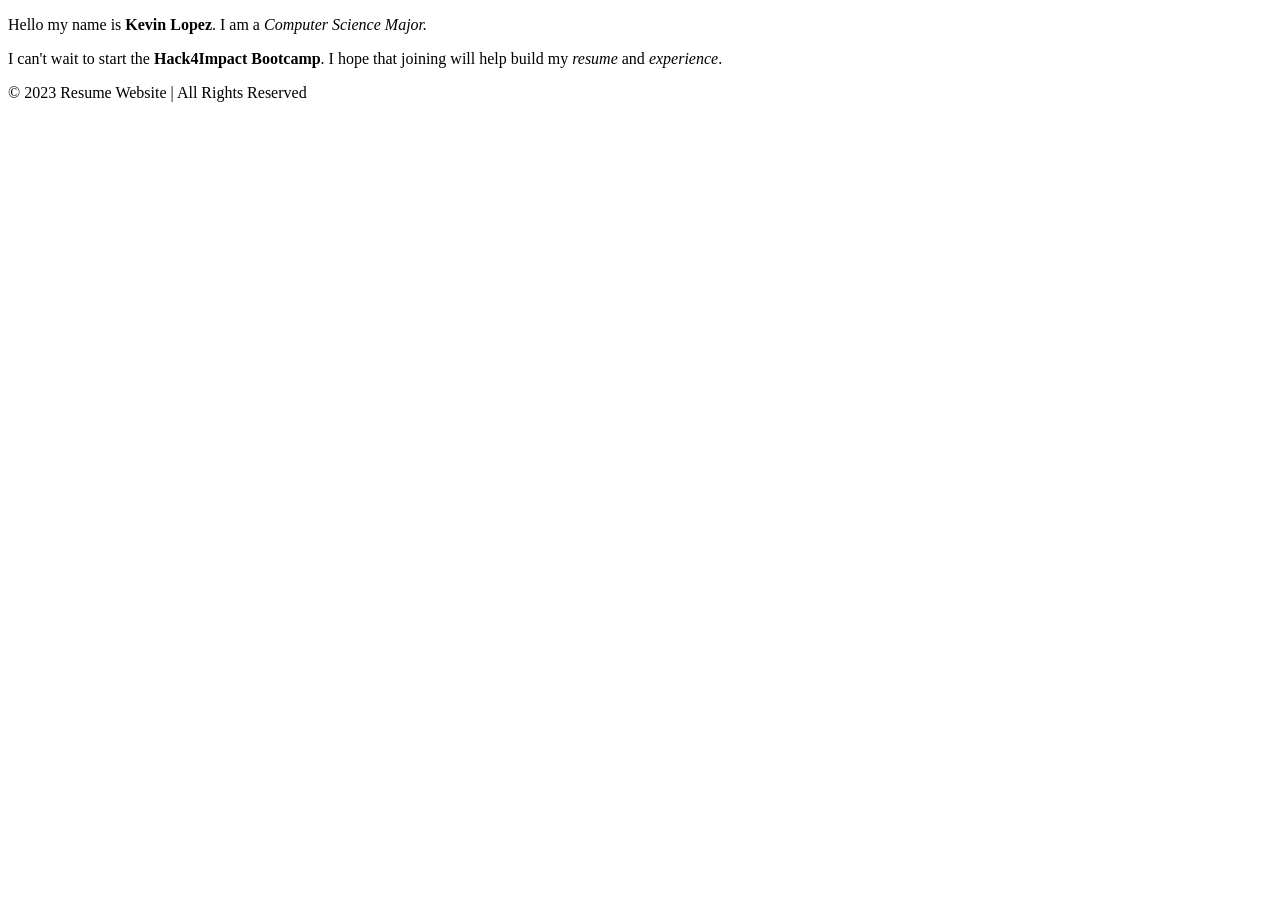
==== index.html @ 2fa962bc "feat: changed index.html" ====
<!DOCTYPE html>
<html>
    <head>
        <title>Resume Website</title>
    </head>
    <body>
        <nav>

        </nav>
        <main>
            <p>Hello my name is <strong>Kevin Lopez</strong>. I am a <em>Computer Science Major.</em></p>
            <p>I can't wait to start the <strong>Hack4Impact Bootcamp</strong>. I hope that joining will help build my <em>resume</em> and <em>experience</em>.</p>
        </main>
        <footer>© 2023 Resume Website | All Rights Reserved</footer>
    </body>
</html>
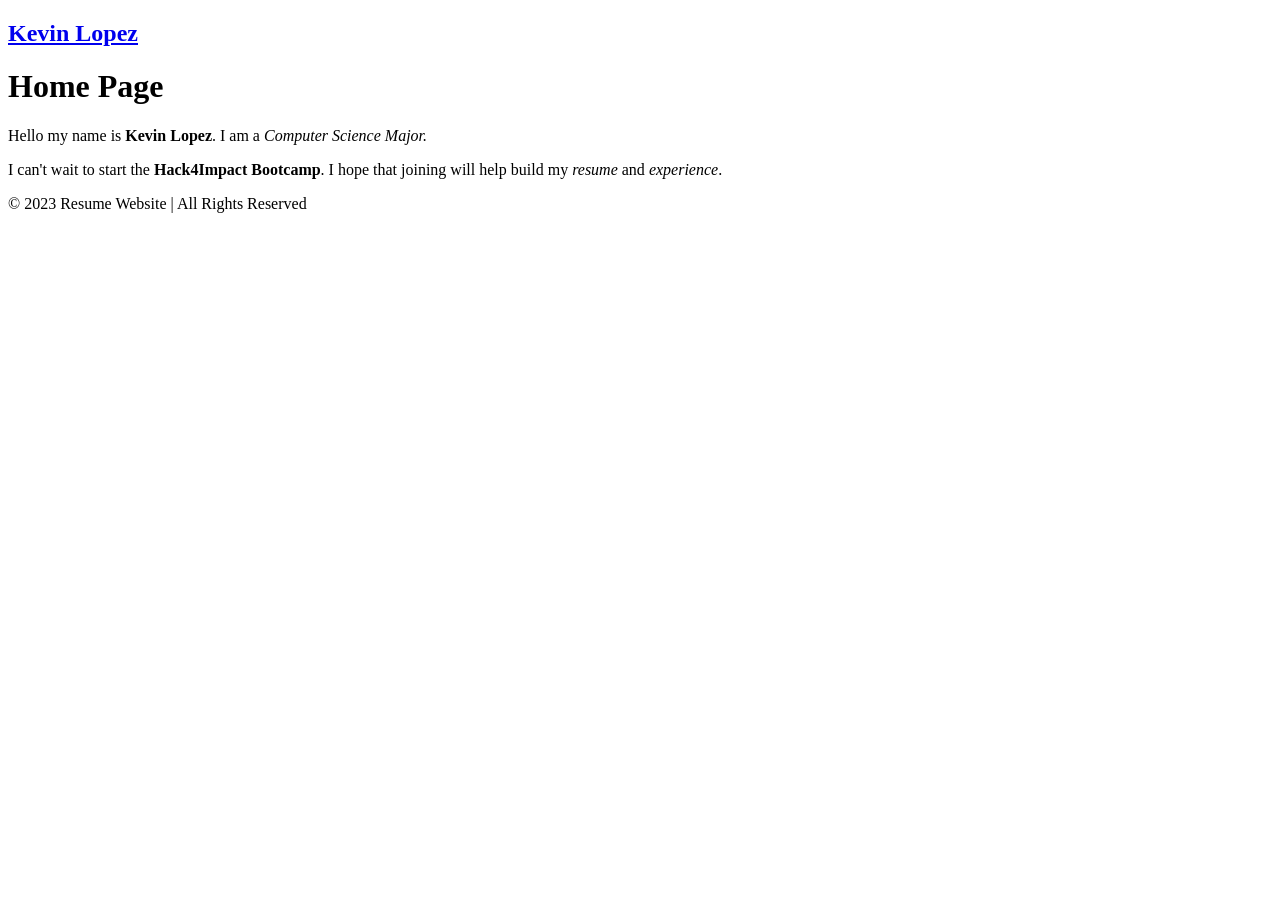
==== commit 1addca53: "feat: changed blog.html contact.html index.html portfolio.html resume.html" ====
--- a/index.html
+++ b/index.html
@@ -1,16 +1,25 @@
 <!DOCTYPE html>
 <html>
     <head>
-        <title>Resume Website</title>
+        <title>Home Page</title>
     </head>
     <body>
-        <nav>
-
+        <nav class = "navbar">
+            <h1 class = "logo">
+                <a href="index.html">Kevin Lopez</a>
+            </h1>
         </nav>
         <main>
-            <p>Hello my name is <strong>Kevin Lopez</strong>. I am a <em>Computer Science Major.</em></p>
-            <p>I can't wait to start the <strong>Hack4Impact Bootcamp</strong>. I hope that joining will help build my <em>resume</em> and <em>experience</em>.</p>
+            <h1 class = "page-title">Home Page</h1>
+            <div class = "about">
+                <div class = "about-image"></div>
+                <div class = "about-text">
+                    <p>Hello my name is <strong>Kevin Lopez</strong>. I am a <em>Computer Science Major.</em></p>
+                    <p>I can't wait to start the <strong>Hack4Impact Bootcamp</strong>. I hope that joining will help build my <em>resume</em> and <em>experience</em>.</p>
+                </div>
+            
+            </div>
         </main>
-        <footer>© 2023 Resume Website | All Rights Reserved</footer>
+        <footer class = "footer">© 2023 Resume Website | All Rights Reserved</footer>
     </body>
 </html>
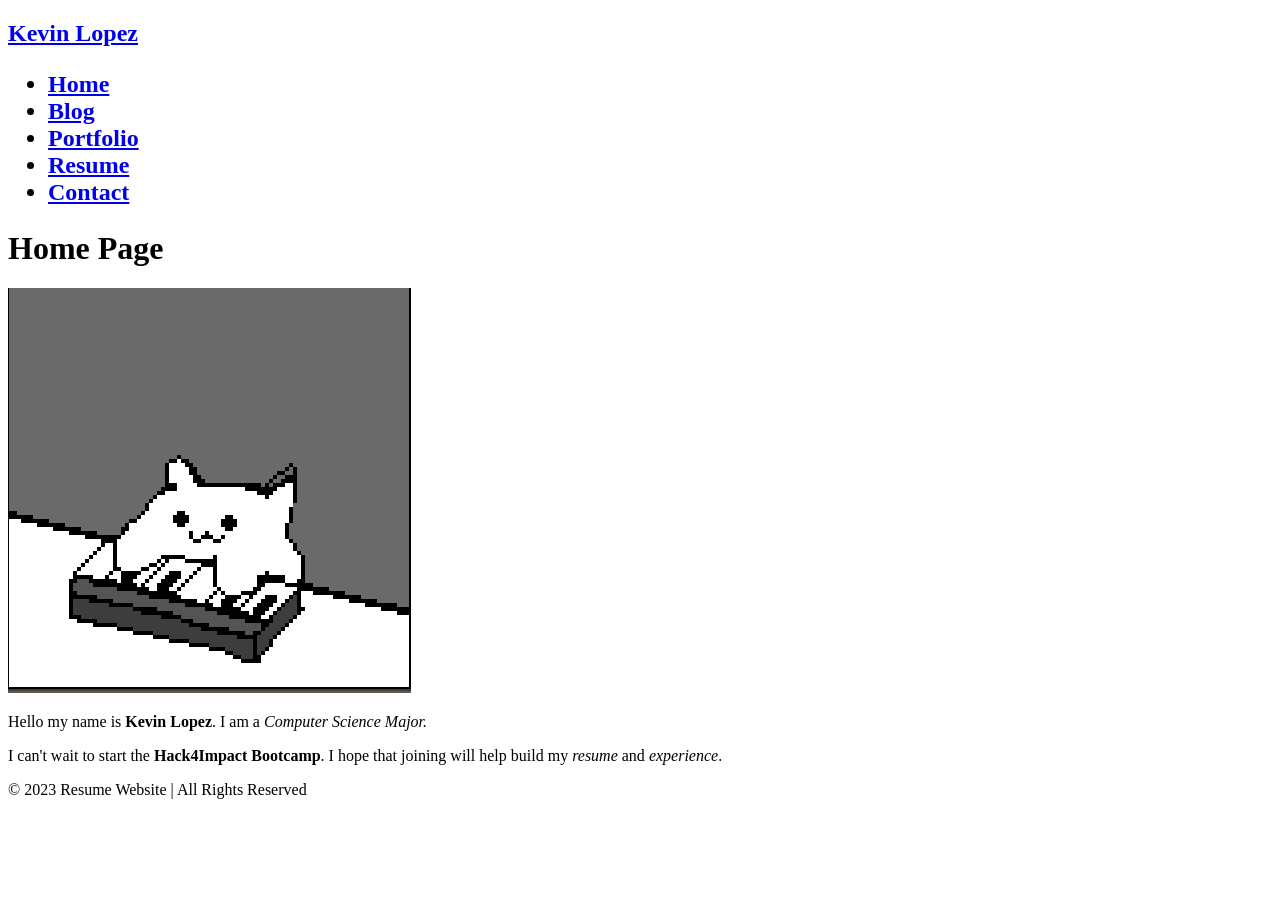
==== commit 91b0b60b: "feat: added MEP Personal Statement.pdf bongo-cat.png and changed blog.html contact.html index.html p" ====
--- a/index.html
+++ b/index.html
@@ -7,12 +7,21 @@
         <nav class = "navbar">
             <h1 class = "logo">
                 <a href="index.html">Kevin Lopez</a>
+                <ul class="nav-list">
+                    <li><a href="index.html">Home</a></li>
+                    <li><a href="blog.html">Blog</a></li>
+                    <li><a href="portfolio.html">Portfolio</a></li>
+                    <li><a href="resume.html">Resume</a></li>
+                    <li><a href="contact.html">Contact</a></li>
+                </ul>
             </h1>
         </nav>
         <main>
             <h1 class = "page-title">Home Page</h1>
             <div class = "about">
-                <div class = "about-image"></div>
+                <div class = "about-image">
+                    <img src="bongo-cat.png" alt="A pixel art image of bongo cat.">
+                </div>
                 <div class = "about-text">
                     <p>Hello my name is <strong>Kevin Lopez</strong>. I am a <em>Computer Science Major.</em></p>
                     <p>I can't wait to start the <strong>Hack4Impact Bootcamp</strong>. I hope that joining will help build my <em>resume</em> and <em>experience</em>.</p>
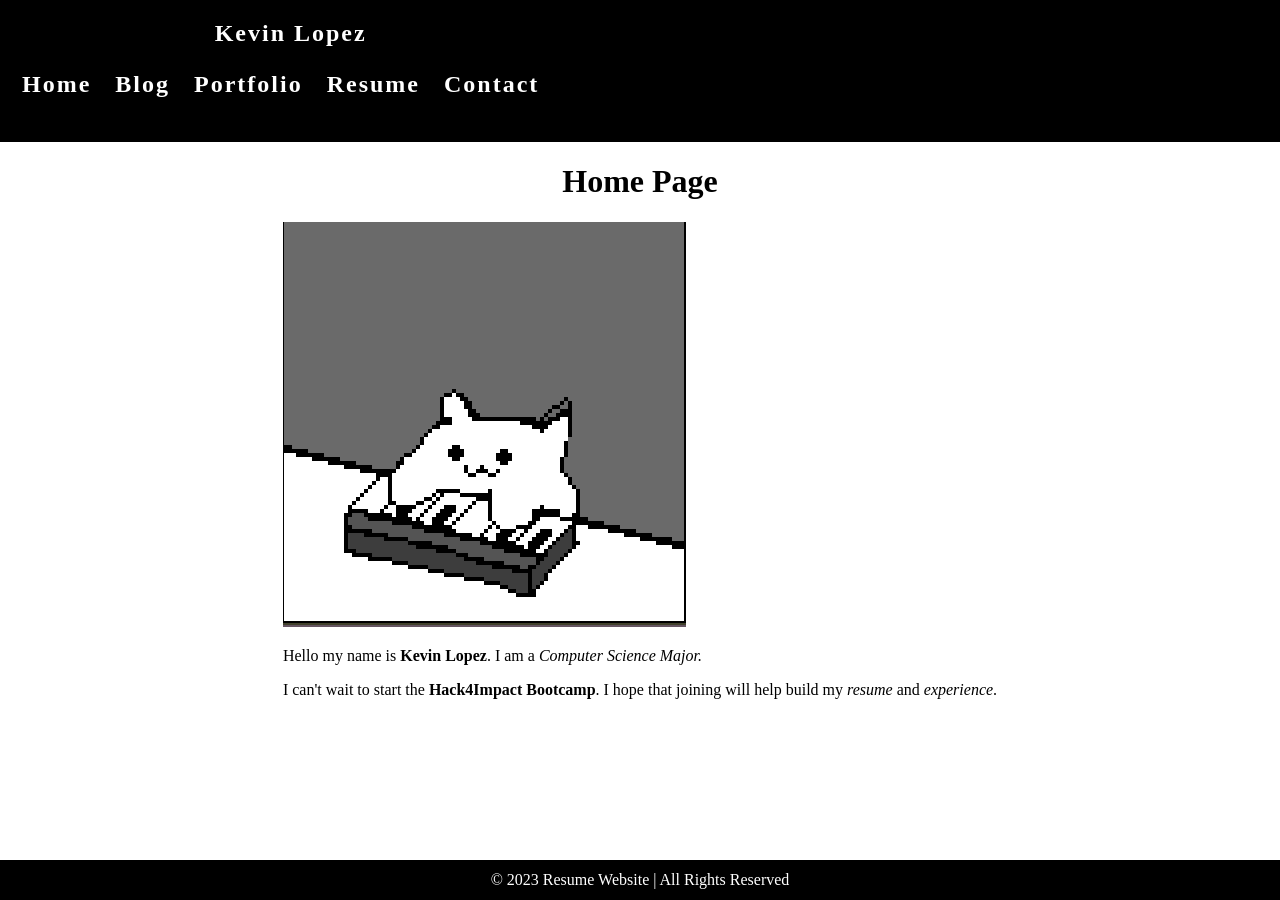
==== commit 68af1f79: "feat: added fullstyles.css styles.min.css badge.png changed index.html resume.html" ====
--- a/index.html
+++ b/index.html
@@ -2,6 +2,7 @@
 <html>
     <head>
         <title>Home Page</title>
+        <link rel="stylesheet" href="styles.min.css">
     </head>
     <body>
         <nav class = "navbar">
--- a/styles.min.css
+++ b/styles.min.css
@@ -0,0 +1,72 @@
+html {
+  height: 100%;
+}
+
+body {
+  background-color: white;
+  position: relative;
+  min-height: 100vh;
+  padding: 0;
+  margin: 0;
+}
+
+main {
+  padding: 0 20px 40px 20px;
+  display: flex;
+  flex-direction: column;
+  justify-content: center;
+  align-items: center;
+}
+
+/* CSS for navigation bar */
+
+.navbar {
+  position: -webkit-sticky;
+  position: sticky;
+  top: 0;
+  width: 100%;
+  height: 7%;
+  z-index: 10;
+
+  display: flex;
+  justify-content: space-between;
+  align-items: center;
+  text-align: center;
+
+  background-color: black;
+  color: white;
+  padding: 0px 0px;
+
+  /* Debug border */
+  /* border: solid red; */
+}
+
+.nav-list {
+  display: flex;
+  flex-direction: row;
+  position: relative;
+  right: 30px;
+  list-style: none;
+}
+
+.navbar a {
+  color: white;
+  font-weight: bold;
+  margin: 0 12px;
+  text-decoration: none;
+  letter-spacing: 2px;
+}
+
+/* CSS for page footer */
+
+.footer {
+  display: flex;
+  justify-content: center;
+  align-items: center;
+  background-color: black;
+  color: white;
+  position: absolute;
+  bottom: 0;
+  width: 100%;
+  height: 2.5rem;
+}
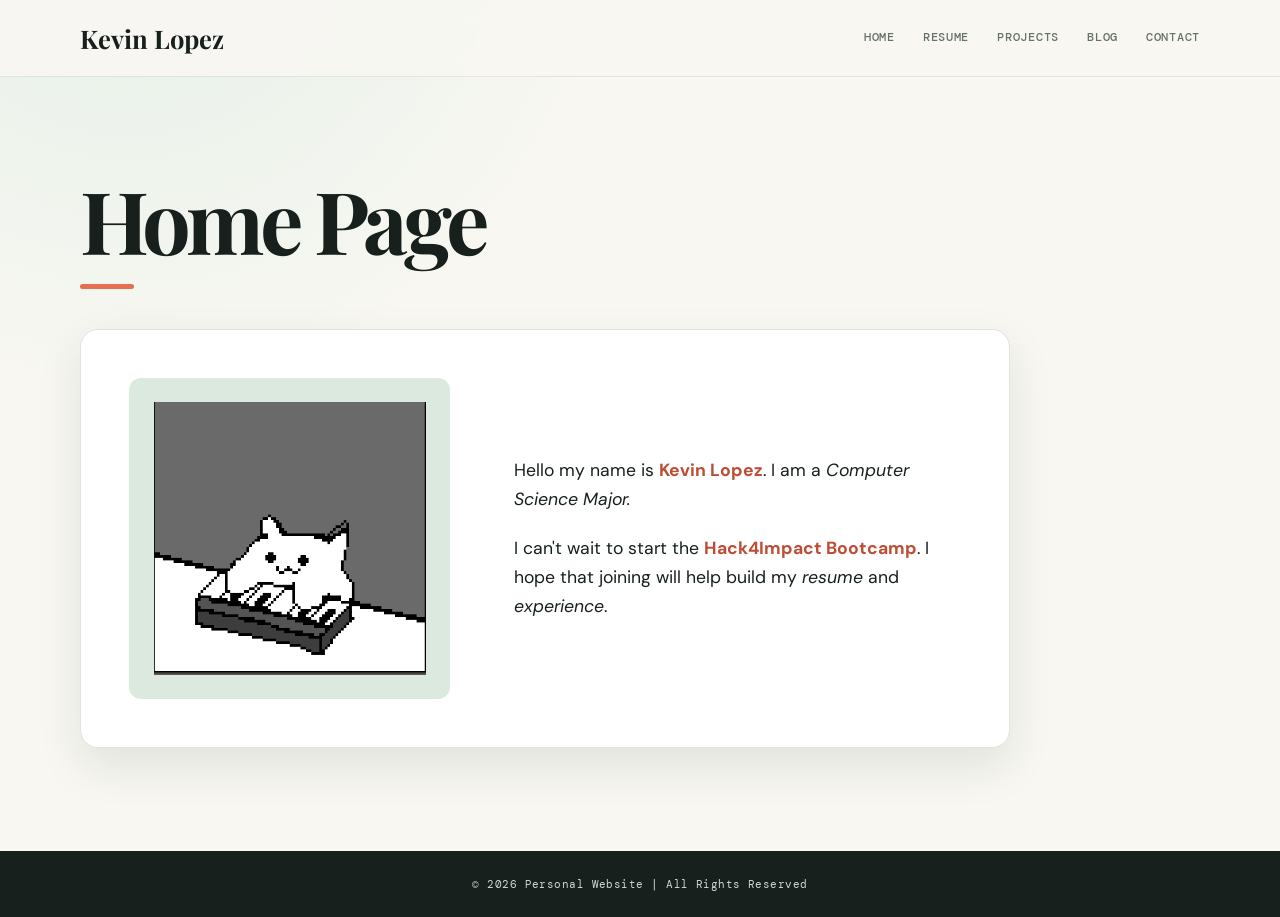
==== commit 1ed32661: "feat: modified all html files and stylees.css" ====
--- a/index.html
+++ b/index.html
@@ -2,7 +2,7 @@
 <html>
     <head>
         <title>Home Page</title>
-        <link rel="stylesheet" href="styles.min.css">
+        <link rel="stylesheet" href="styles.css">
     </head>
     <body>
         <nav class = "navbar">
@@ -10,9 +10,9 @@
                 <a href="index.html">Kevin Lopez</a>
                 <ul class="nav-list">
                     <li><a href="index.html">Home</a></li>
+                    <li><a href="resume.html">Resume</a></li>
+                    <li><a href="portfolio.html">Projects</a></li>
                     <li><a href="blog.html">Blog</a></li>
-                    <li><a href="portfolio.html">Portfolio</a></li>
-                    <li><a href="resume.html">Resume</a></li>
                     <li><a href="contact.html">Contact</a></li>
                 </ul>
             </h1>
@@ -30,6 +30,6 @@
             
             </div>
         </main>
-        <footer class = "footer">© 2023 Resume Website | All Rights Reserved</footer>
+        <footer class = "footer">© 2026 Personal Website | All Rights Reserved</footer>
     </body>
-</html>+</html>
--- a/styles.css
+++ b/styles.css
@@ -0,0 +1,239 @@
+@import url("https://fonts.googleapis.com/css2?family=DM+Mono:wght@400;500&family=DM+Sans:opsz,wght@9..40,400;9..40,500;9..40,600;9..40,700&family=Playfair+Display:ital,wght@0,600;0,700;1,600&display=swap");
+
+:root {
+  --ink: #17201d;
+  --muted: #65716b;
+  --paper: #f8f7f2;
+  --surface: #ffffff;
+  --line: #dfe4dc;
+  --accent: #e76f51;
+  --accent-dark: #bd4d35;
+  --sage: #dce9df;
+  --shadow: 0 18px 45px rgba(31, 48, 39, 0.10);
+}
+
+* { box-sizing: border-box; }
+
+html { min-height: 100%; }
+
+body {
+  min-height: 100vh;
+  margin: 0;
+  color: var(--ink);
+  background:
+    radial-gradient(circle at 10% -10%, #e4f0e7 0, transparent 30rem),
+    var(--paper);
+  font-family: "DM Sans", Arial, sans-serif;
+  line-height: 1.65;
+  display: flex;
+  flex-direction: column;
+}
+
+a { color: inherit; }
+
+.navbar {
+  width: 100%;
+  min-height: 76px;
+  padding: 0 6vw;
+  background: rgba(248, 247, 242, 0.92);
+  border-bottom: 1px solid rgba(23, 32, 29, 0.09);
+  backdrop-filter: blur(12px);
+  position: sticky;
+  top: 0;
+  z-index: 10;
+}
+
+.logo {
+  max-width: 1120px;
+  min-height: 76px;
+  margin: 0 auto;
+  display: flex;
+  align-items: center;
+  justify-content: space-between;
+  gap: 2rem;
+  font-family: "Playfair Display", Georgia, serif;
+  font-size: clamp(1.35rem, 2vw, 1.65rem);
+}
+
+.logo > a {
+  text-decoration: none;
+  white-space: nowrap;
+}
+
+.nav-list {
+  display: flex;
+  align-items: center;
+  gap: clamp(0.9rem, 2.2vw, 1.8rem);
+  padding: 0;
+  margin: 0;
+  list-style: none;
+  font-family: "DM Mono", monospace;
+  font-size: 0.73rem;
+  font-weight: 500;
+  letter-spacing: 0.06em;
+  text-transform: uppercase;
+}
+
+.nav-list a {
+  color: var(--muted);
+  text-decoration: none;
+  transition: color 160ms ease;
+}
+
+.nav-list a:hover,
+.nav-list a:focus-visible { color: var(--accent-dark); }
+
+main {
+  width: min(1120px, 100% - 3rem);
+  margin: 0 auto;
+  padding: clamp(3.5rem, 8vw, 6.5rem) 0;
+  flex: 1;
+}
+
+.page-title {
+  max-width: 720px;
+  margin: 0 0 2.5rem;
+  font-family: "Playfair Display", Georgia, serif;
+  font-size: clamp(3rem, 8vw, 5.4rem);
+  line-height: 0.96;
+  letter-spacing: -0.055em;
+}
+
+.page-title::after {
+  content: "";
+  display: block;
+  width: 54px;
+  height: 5px;
+  margin-top: 1.35rem;
+  border-radius: 999px;
+  background: var(--accent);
+}
+
+.about {
+  display: grid;
+  grid-template-columns: minmax(230px, 0.72fr) 1fr;
+  align-items: center;
+  gap: clamp(2rem, 5vw, 5rem);
+  max-width: 930px;
+  padding: clamp(1.5rem, 4vw, 3rem);
+  background: var(--surface);
+  border: 1px solid var(--line);
+  border-radius: 18px;
+  box-shadow: var(--shadow);
+}
+
+.about-image {
+  background: var(--sage);
+  border-radius: 12px;
+  overflow: hidden;
+}
+
+.about-image img {
+  width: 100%;
+  display: block;
+  aspect-ratio: 1 / 1;
+  object-fit: contain;
+  padding: 1.5rem;
+}
+
+.about-text { font-size: 1.1rem; }
+.about-text p { margin: 0 0 1.25rem; }
+.about-text p:last-child { margin-bottom: 0; }
+.about-text strong { color: var(--accent-dark); }
+
+.project {
+  display: grid;
+  grid-template-columns: minmax(240px, 1.15fr) minmax(260px, 0.85fr);
+  max-width: 930px;
+  overflow: hidden;
+  background: var(--surface);
+  border: 1px solid var(--line);
+  border-radius: 18px;
+  box-shadow: var(--shadow);
+}
+
+.project > a { background: var(--sage); }
+.project > a img { width: 100%; height: 100%; min-height: 320px; display: block; object-fit: contain; padding: 2rem; }
+
+.project-details {
+  display: flex;
+  flex-direction: column;
+  justify-content: center;
+  padding: clamp(2rem, 5vw, 4rem);
+}
+
+.project-name { margin: 0 0 0.7rem; font-family: "Playfair Display", Georgia, serif; font-size: 2rem; line-height: 1.1; }
+.project-description { margin: 0 0 1.7rem; color: var(--muted); }
+.project-details a, main > a {
+  width: fit-content;
+  padding: 0.7rem 1rem;
+  color: #fff;
+  background: var(--ink);
+  border-radius: 6px;
+  font-family: "DM Mono", monospace;
+  font-size: 0.75rem;
+  font-weight: 500;
+  letter-spacing: 0.04em;
+  text-decoration: none;
+  text-transform: uppercase;
+  transition: background 160ms ease, transform 160ms ease;
+}
+
+.project-details a:hover, main > a:hover { background: var(--accent-dark); transform: translateY(-2px); }
+
+.resume {
+  max-width: 820px;
+  margin-top: 2rem;
+  padding: clamp(1.7rem, 5vw, 3.5rem);
+  background: var(--surface);
+  border: 1px solid var(--line);
+  border-radius: 18px;
+  box-shadow: var(--shadow);
+}
+
+.section { padding: 1.75rem 0; border-bottom: 1px solid var(--line); }
+.section:first-child { padding-top: 0; }
+.section:last-child { padding-bottom: 0; border-bottom: 0; }
+.section-title { margin: 0 0 1rem; color: var(--accent-dark); font-family: "DM Mono", monospace; font-size: 0.78rem; letter-spacing: 0.12em; text-transform: uppercase; }
+.entry-title { margin: 0; font-size: 1.1rem; }
+.entry-info { margin: 0.25rem 0 0; color: var(--muted); }
+.entry-description { margin: 0.65rem 0 0; }
+.course-list { display: grid; grid-template-columns: repeat(2, minmax(0, 1fr)); gap: 0.45rem 2rem; margin: 0; padding-left: 1.2rem; }
+.skill-list { margin: 0; padding-left: 1.2rem; }
+.course-list li, .skill-list li { padding-left: 0.25rem; }
+.course-list img { width: 44px; height: 44px; vertical-align: middle; margin-left: 0.4rem; }
+
+form { width: min(100%, 620px); padding: clamp(1.5rem, 4vw, 2.5rem); background: var(--surface); border: 1px solid var(--line); border-radius: 18px; box-shadow: var(--shadow); }
+label { display: block; margin: 0 0 0.45rem; font-weight: 600; }
+input[type="text"], input[type="email"], textarea { width: 100%; margin: 0 0 1.2rem; padding: 0.8rem 0.9rem; color: var(--ink); background: #fbfcfa; border: 1px solid var(--line); border-radius: 6px; font: inherit; outline: none; }
+textarea { min-height: 140px; resize: vertical; }
+input[type="text"]:focus, input[type="email"]:focus, textarea:focus { border-color: var(--accent); box-shadow: 0 0 0 3px rgba(231, 111, 81, 0.15); }
+input[type="submit"] { padding: 0.75rem 1.2rem; color: #fff; background: var(--ink); border: 0; border-radius: 6px; cursor: pointer; font: 500 0.75rem "DM Mono", monospace; letter-spacing: 0.06em; text-transform: uppercase; }
+input[type="submit"]:hover { background: var(--accent-dark); }
+
+.contact-card { display: grid; grid-template-columns: 0.88fr 1.12fr; max-width: 930px; overflow: hidden; background: var(--surface); border: 1px solid var(--line); border-radius: 18px; box-shadow: var(--shadow); }
+.contact-intro { padding: clamp(2rem, 5vw, 4rem); color: var(--ink); background: var(--sage); }
+.contact-eyebrow { margin: 0 0 1rem; color: var(--accent-dark); font: 500 0.75rem "DM Mono", monospace; letter-spacing: 0.12em; text-transform: uppercase; }
+.contact-intro h2 { max-width: 370px; margin: 0 0 1rem; font-family: "Playfair Display", Georgia, serif; font-size: clamp(2rem, 4vw, 3rem); line-height: 1.04; letter-spacing: -0.04em; }
+.contact-intro p:last-child { max-width: 350px; margin: 0; color: var(--muted); }
+.contact-details { display: grid; grid-template-columns: repeat(2, minmax(0, 1fr)); margin: 0; padding: clamp(1rem, 2vw, 1.5rem); font-style: normal; }
+.contact-link { min-height: 150px; padding: 1.4rem; color: var(--ink); border: 1px solid transparent; border-radius: 10px; text-decoration: none; transition: background 160ms ease, border-color 160ms ease, transform 160ms ease; }
+.contact-link:hover, .contact-link:focus-visible { background: #fbf2ee; border-color: #f3c6b9; transform: translateY(-2px); }
+.contact-link span { display: block; margin-bottom: 0.55rem; color: var(--accent-dark); font: 500 0.69rem "DM Mono", monospace; letter-spacing: 0.1em; text-transform: uppercase; }
+.contact-link .contact-icon { display: grid; width: 2rem; height: 2rem; place-items: center; margin-bottom: 0.9rem; color: var(--accent-dark); background: #f9e6df; border-radius: 7px; font: 500 0.72rem "DM Mono", monospace; letter-spacing: 0; text-transform: none; }
+.contact-link strong { display: block; font-size: 1rem; line-height: 1.35; overflow-wrap: anywhere; }
+
+.footer { padding: 1.5rem; color: #cfd9d1; background: var(--ink); text-align: center; font-family: "DM Mono", monospace; font-size: 0.7rem; letter-spacing: 0.04em; }
+
+@media (max-width: 680px) {
+  .navbar { padding: 0 1.5rem; }
+  .logo { min-height: auto; padding: 1.05rem 0; align-items: flex-start; flex-direction: column; gap: 0.75rem; }
+  .nav-list { width: 100%; justify-content: space-between; gap: 0.4rem; font-size: 0.64rem; }
+  main { width: min(100% - 2rem, 1120px); padding: 3.2rem 0; }
+  .about, .project, .contact-card { grid-template-columns: 1fr; }
+  .course-list { grid-template-columns: 1fr; }
+  .contact-details { grid-template-columns: 1fr; }
+  .contact-link { min-height: auto; }
+  .about-image img { max-height: 275px; }
+  .project > a img { min-height: 230px; max-height: 290px; }
+}
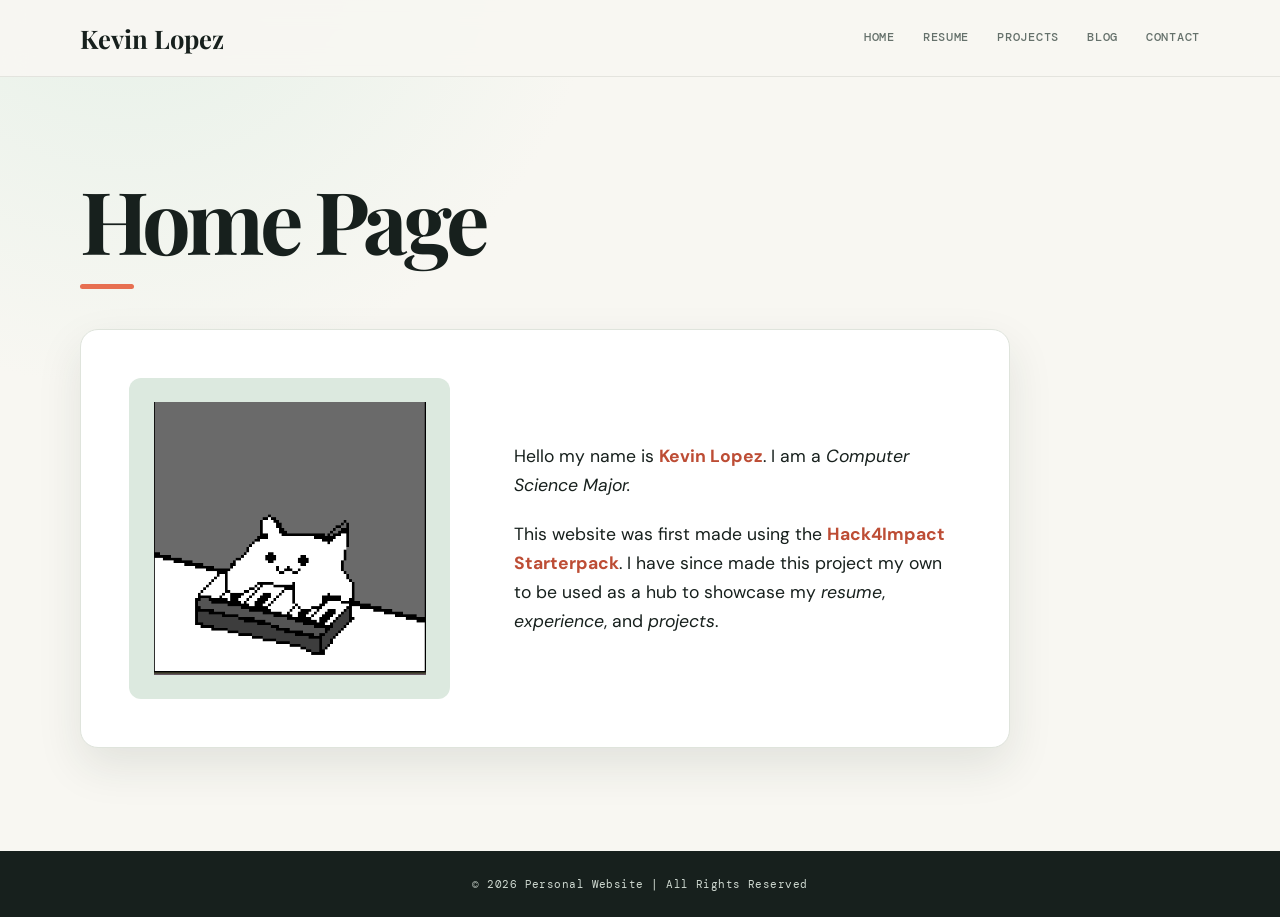
==== commit c7829fda: "feat: modified blog.html portfolio.html contact.html index.html" ====
--- a/index.html
+++ b/index.html
@@ -25,7 +25,7 @@
                 </div>
                 <div class = "about-text">
                     <p>Hello my name is <strong>Kevin Lopez</strong>. I am a <em>Computer Science Major.</em></p>
-                    <p>I can't wait to start the <strong>Hack4Impact Bootcamp</strong>. I hope that joining will help build my <em>resume</em> and <em>experience</em>.</p>
+                    <p>This website was first made using the <strong>Hack4Impact Starterpack</strong>. I have since made this project my own to be used as a hub to showcase my <em>resume</em>, <em>experience</em>, and <em>projects</em>.</p>
                 </div>
             
             </div>
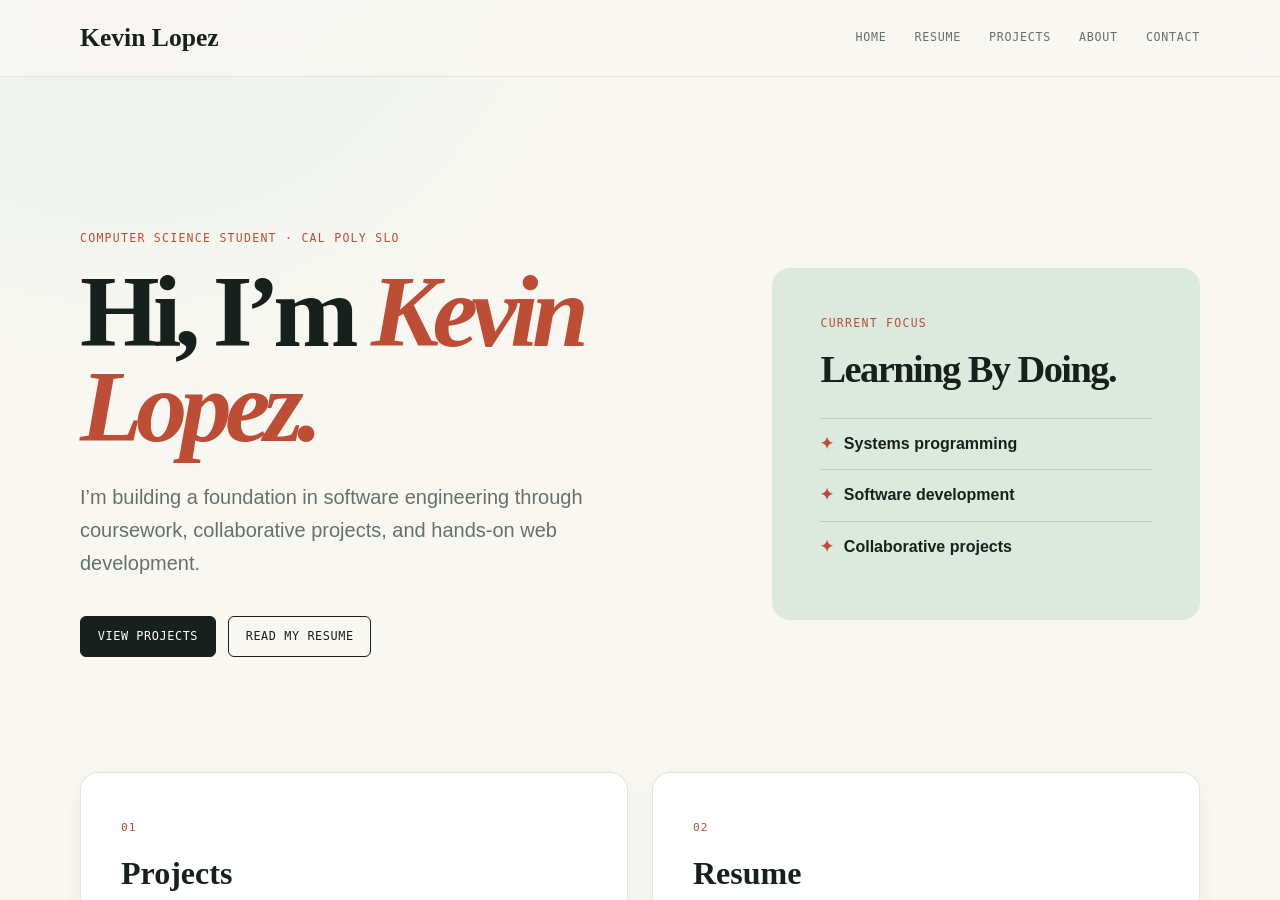
==== commit 565622f0: "feat: adds index.html and redirects to home.html" ====
--- a/index.html
+++ b/index.html
@@ -1,35 +1,12 @@
 <!DOCTYPE html>
-<html>
+<html lang="en">
     <head>
-        <title>Home Page</title>
-        <link rel="stylesheet" href="styles.css">
+        <meta charset="UTF-8">
+        <meta http-equiv="refresh" content="0; url=home.html">
+        <meta name="viewport" content="width=device-width, initial-scale=1.0">
+        <title>Kevin Lopez</title>
     </head>
     <body>
-        <nav class = "navbar">
-            <h1 class = "logo">
-                <a href="index.html">Kevin Lopez</a>
-                <ul class="nav-list">
-                    <li><a href="index.html">Home</a></li>
-                    <li><a href="resume.html">Resume</a></li>
-                    <li><a href="portfolio.html">Projects</a></li>
-                    <li><a href="blog.html">Blog</a></li>
-                    <li><a href="contact.html">Contact</a></li>
-                </ul>
-            </h1>
-        </nav>
-        <main>
-            <h1 class = "page-title">Home Page</h1>
-            <div class = "about">
-                <div class = "about-image">
-                    <img src="bongo-cat.png" alt="A pixel art image of bongo cat.">
-                </div>
-                <div class = "about-text">
-                    <p>Hello my name is <strong>Kevin Lopez</strong>. I am a <em>Computer Science Major.</em></p>
-                    <p>This website was first made using the <strong>Hack4Impact Starterpack</strong>. I have since made this project my own to be used as a hub to showcase my <em>resume</em>, <em>experience</em>, and <em>projects</em>.</p>
-                </div>
-            
-            </div>
-        </main>
-        <footer class = "footer">© 2026 Personal Website | All Rights Reserved</footer>
+        <p>Opening <a href="home.html">Kevin Lopez’s website</a>…</p>
     </body>
 </html>
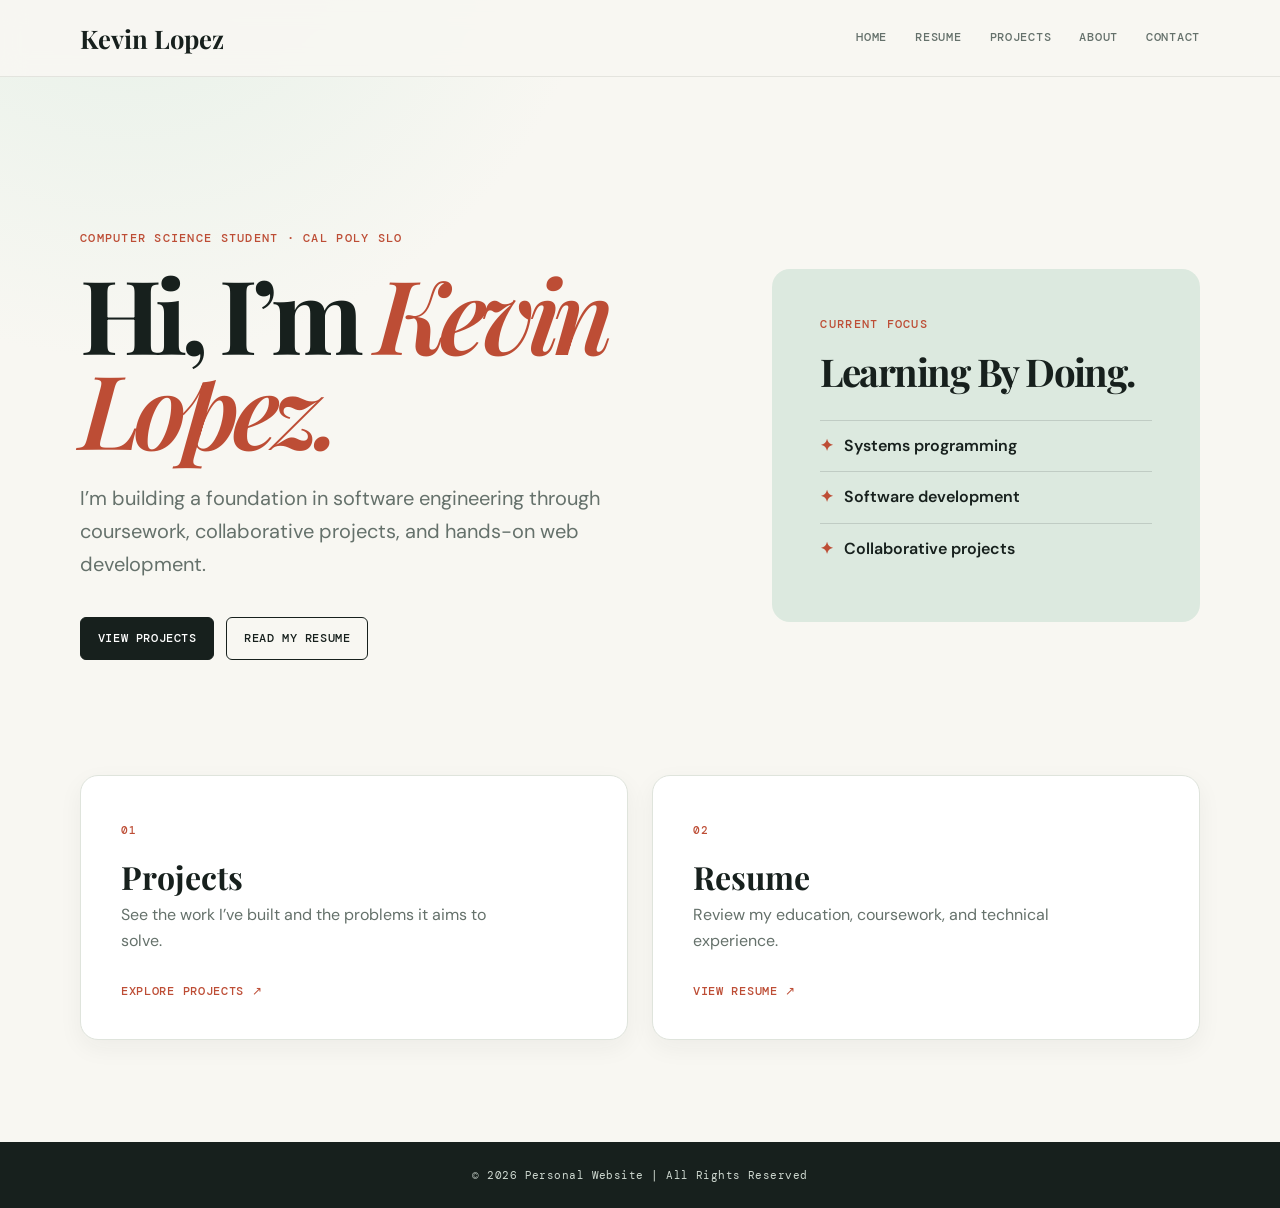
==== commit 4b81ed03: "feat: rename home.html to index.html" ====
--- a/index.html
+++ b/index.html
@@ -1,12 +1,59 @@
 <!DOCTYPE html>
-<html lang="en">
+<html>
     <head>
         <meta charset="UTF-8">
-        <meta http-equiv="refresh" content="0; url=home.html">
-        <meta name="viewport" content="width=device-width, initial-scale=1.0">
-        <title>Kevin Lopez</title>
+        <title>Home Page</title>
+        <link rel="stylesheet" href="styles.css">
     </head>
     <body>
-        <p>Opening <a href="home.html">Kevin Lopez’s website</a>…</p>
+        <nav class = "navbar">
+            <h1 class = "logo">
+                <a href="index.html">Kevin Lopez</a>
+                <ul class="nav-list">
+                    <li><a href="index.html">Home</a></li>
+                    <li><a href="resume.html">Resume</a></li>
+                    <li><a href="projects.html">Projects</a></li>
+                    <li><a href="about.html">About</a></li>
+                    <li><a href="contact.html">Contact</a></li>
+                </ul>
+            </h1>
+        </nav>
+        <main>
+            <section class="home-hero" aria-labelledby="home-heading">
+                <div class="home-copy">
+                    <p class="home-eyebrow">Computer Science student · Cal Poly SLO</p>
+                    <h1 id="home-heading">Hi, I’m <em>Kevin Lopez.</em></h1>
+                    <p class="home-lede">I’m building a foundation in software engineering through coursework, collaborative projects, and hands-on web development.</p>
+                    <div class="home-actions">
+                        <a href="projects.html">View projects</a>
+                        <a class="secondary-action" href="resume.html">Read my resume</a>
+                    </div>
+                </div>
+                <aside class="home-focus" aria-label="Current focus areas">
+                    <p class="focus-label">Current focus</p>
+                    <h2>Learning By Doing.</h2>
+                    <ul>
+                        <li>Systems programming</li>
+                        <li>Software development</li>
+                        <li>Collaborative projects</li>
+                    </ul>
+                </aside>
+            </section>
+            <section class="home-explore" aria-label="Explore my work">
+                <a class="explore-card" href="projects.html">
+                    <span>01</span>
+                    <h2>Projects</h2>
+                    <p>See the work I’ve built and the problems it aims to solve.</p>
+                    <strong>Explore projects ↗</strong>
+                </a>
+                <a class="explore-card" href="resume.html">
+                    <span>02</span>
+                    <h2>Resume</h2>
+                    <p>Review my education, coursework, and technical experience.</p>
+                    <strong>View resume ↗</strong>
+                </a>
+            </section>
+        </main>
+        <footer class = "footer">© 2026 Personal Website | All Rights Reserved</footer>
     </body>
 </html>
--- a/styles.css
+++ b/styles.css
@@ -0,0 +1,280 @@
+@import url("https://fonts.googleapis.com/css2?family=DM+Mono:wght@400;500&family=DM+Sans:opsz,wght@9..40,400;9..40,500;9..40,600;9..40,700&family=Playfair+Display:ital,wght@0,600;0,700;1,600&display=swap");
+
+:root {
+  --ink: #17201d;
+  --muted: #65716b;
+  --paper: #f8f7f2;
+  --surface: #ffffff;
+  --line: #dfe4dc;
+  --accent: #e76f51;
+  --accent-dark: #bd4d35;
+  --sage: #dce9df;
+  --shadow: 0 18px 45px rgba(31, 48, 39, 0.10);
+}
+
+* { box-sizing: border-box; }
+
+html { min-height: 100%; }
+
+body {
+  min-height: 100vh;
+  margin: 0;
+  color: var(--ink);
+  background:
+    radial-gradient(circle at 10% -10%, #e4f0e7 0, transparent 30rem),
+    var(--paper);
+  font-family: "DM Sans", Arial, sans-serif;
+  line-height: 1.65;
+  display: flex;
+  flex-direction: column;
+}
+
+a { color: inherit; }
+
+.navbar {
+  width: 100%;
+  min-height: 76px;
+  padding: 0 6vw;
+  background: rgba(248, 247, 242, 0.92);
+  border-bottom: 1px solid rgba(23, 32, 29, 0.09);
+  backdrop-filter: blur(12px);
+  position: sticky;
+  top: 0;
+  z-index: 10;
+}
+
+.logo {
+  max-width: 1120px;
+  min-height: 76px;
+  margin: 0 auto;
+  display: flex;
+  align-items: center;
+  justify-content: space-between;
+  gap: 2rem;
+  font-family: "Playfair Display", Georgia, serif;
+  font-size: clamp(1.35rem, 2vw, 1.65rem);
+}
+
+.logo > a {
+  text-decoration: none;
+  white-space: nowrap;
+}
+
+.nav-list {
+  display: flex;
+  align-items: center;
+  gap: clamp(0.9rem, 2.2vw, 1.8rem);
+  padding: 0;
+  margin: 0;
+  list-style: none;
+  font-family: "DM Mono", monospace;
+  font-size: 0.73rem;
+  font-weight: 500;
+  letter-spacing: 0.06em;
+  text-transform: uppercase;
+}
+
+.nav-list a {
+  color: var(--muted);
+  text-decoration: none;
+  transition: color 160ms ease;
+}
+
+.nav-list a:hover,
+.nav-list a:focus-visible { color: var(--accent-dark); }
+
+main {
+  width: min(1120px, 100% - 3rem);
+  margin: 0 auto;
+  padding: clamp(3.5rem, 8vw, 6.5rem) 0;
+  flex: 1;
+}
+
+.page-title {
+  max-width: 720px;
+  margin: 0 0 2.5rem;
+  font-family: "Playfair Display", Georgia, serif;
+  font-size: clamp(3rem, 8vw, 5.4rem);
+  line-height: 0.96;
+  letter-spacing: -0.055em;
+}
+
+.page-title::after {
+  content: "";
+  display: block;
+  width: 54px;
+  height: 5px;
+  margin-top: 1.35rem;
+  border-radius: 999px;
+  background: var(--accent);
+}
+
+.home-hero { display: grid; grid-template-columns: minmax(0, 1.2fr) minmax(290px, 0.8fr); align-items: stretch; gap: clamp(1.5rem, 4vw, 4rem); min-height: 470px; }
+.home-copy { display: flex; flex-direction: column; justify-content: center; padding: clamp(1rem, 4vw, 3.5rem) 0; }
+.home-eyebrow, .focus-label { margin: 0 0 1.2rem; color: var(--accent-dark); font: 500 0.72rem "DM Mono", monospace; letter-spacing: 0.11em; text-transform: uppercase; }
+.home-copy h1 { max-width: 700px; margin: 0; font-family: "Playfair Display", Georgia, serif; font-size: clamp(3.6rem, 8vw, 6.8rem); line-height: 0.93; letter-spacing: -0.065em; }
+.home-copy h1 em { color: var(--accent-dark); font-weight: 600; }
+.home-lede { max-width: 590px; margin: 1.7rem 0 0; color: var(--muted); font-size: clamp(1.05rem, 1.8vw, 1.25rem); }
+.home-actions { display: flex; flex-wrap: wrap; gap: 0.75rem; margin-top: 2.2rem; }
+.home-actions a { padding: 0.8rem 1.05rem; color: #fff; background: var(--ink); border: 1px solid var(--ink); border-radius: 6px; font: 500 0.74rem "DM Mono", monospace; letter-spacing: 0.05em; text-decoration: none; text-transform: uppercase; transition: background 160ms ease, color 160ms ease, transform 160ms ease; }
+.home-actions a:hover { background: var(--accent-dark); border-color: var(--accent-dark); transform: translateY(-2px); }
+.home-actions .secondary-action { color: var(--ink); background: transparent; }
+.home-actions .secondary-action:hover { color: var(--accent-dark); background: #fbf2ee; border-color: #f3c6b9; }
+.home-focus { align-self: center; padding: clamp(2rem, 5vw, 3rem); background: var(--sage); border-radius: 18px; }
+.home-focus h2 { margin: 0 0 1.8rem; font-family: "Playfair Display", Georgia, serif; font-size: clamp(2rem, 3vw, 2.7rem); line-height: 1.05; letter-spacing: -0.04em; }
+.home-focus ul { padding: 0; margin: 0; list-style: none; }
+.home-focus li { padding: 0.75rem 0; border-top: 1px solid rgba(23, 32, 29, 0.14); font-weight: 600; }
+.home-focus li::before { content: "✦"; margin-right: 0.65rem; color: var(--accent-dark); }
+.home-explore { display: grid; grid-template-columns: repeat(2, minmax(0, 1fr)); gap: 1.5rem; margin-top: 4rem; }
+.explore-card { display: block; padding: clamp(1.6rem, 4vw, 2.5rem); color: var(--ink); background: var(--surface); border: 1px solid var(--line); border-radius: 18px; box-shadow: 0 8px 25px rgba(31, 48, 39, 0.05); text-decoration: none; transition: transform 180ms ease, box-shadow 180ms ease; }
+.explore-card:hover { transform: translateY(-4px); box-shadow: var(--shadow); }
+.explore-card > span { color: var(--accent-dark); font: 500 0.7rem "DM Mono", monospace; letter-spacing: 0.1em; }
+.explore-card h2 { margin: 1rem 0 0.5rem; font-family: "Playfair Display", Georgia, serif; font-size: 2rem; line-height: 1.1; }
+.explore-card p { max-width: 390px; margin: 0; color: var(--muted); }
+.explore-card strong { display: block; margin-top: 1.8rem; color: var(--accent-dark); font: 500 0.72rem "DM Mono", monospace; letter-spacing: 0.06em; text-transform: uppercase; }
+
+.about {
+  display: grid;
+  grid-template-columns: minmax(230px, 0.72fr) 1fr;
+  align-items: center;
+  gap: clamp(2rem, 5vw, 5rem);
+  max-width: 930px;
+  padding: clamp(1.5rem, 4vw, 3rem);
+  background: var(--surface);
+  border: 1px solid var(--line);
+  border-radius: 18px;
+  box-shadow: var(--shadow);
+}
+
+.about-image {
+  background: var(--sage);
+  border-radius: 12px;
+  overflow: hidden;
+}
+
+.about-image img {
+  width: 100%;
+  display: block;
+  aspect-ratio: 1 / 1;
+  object-fit: contain;
+  padding: 1.5rem;
+}
+
+.about-text { font-size: 1.1rem; }
+.about-text p { margin: 0 0 1.25rem; }
+.about-text p:last-child { margin-bottom: 0; }
+.about-text strong { color: var(--accent-dark); }
+
+.about-header { margin-bottom: clamp(2.5rem, 5vw, 4rem); }
+.about-eyebrow, .about-kicker { margin: 0 0 1rem; color: var(--accent-dark); font: 500 0.72rem "DM Mono", monospace; letter-spacing: 0.11em; text-transform: uppercase; }
+.about-header h1 { max-width: 820px; margin: 0; font-family: "Playfair Display", Georgia, serif; font-size: clamp(3.2rem, 7vw, 6rem); line-height: 0.96; letter-spacing: -0.06em; }
+.about-header h1 em { color: var(--accent-dark); font-weight: 600; }
+.about-profile { display: grid; grid-template-columns: minmax(280px, 0.8fr) minmax(0, 1.2fr); align-items: stretch; max-width: 960px; overflow: hidden; background: var(--surface); border: 1px solid var(--line); border-radius: 18px; box-shadow: var(--shadow); }
+.about-portrait { min-height: 100%; border-radius: 0; position: relative; }
+.about-portrait img { position: absolute; inset: 1.5rem; width: calc(100% - 3rem); height: calc(100% - 3rem); min-height: 0; padding: 0; aspect-ratio: auto; object-fit: cover; object-position: center 63%; border-radius: 10px; box-shadow: 0 10px 24px rgba(31, 48, 39, 0.14); transform: scale(1.04); transform-origin: center 70%; }
+.about-copy { padding: clamp(2rem, 5vw, 4rem); }
+.about-copy h2 { max-width: 560px; margin: 0 0 1.3rem; font-family: "Playfair Display", Georgia, serif; font-size: clamp(2rem, 4vw, 3.15rem); line-height: 1.06; letter-spacing: -0.045em; }
+.about-copy > p:not(.about-kicker) { max-width: 560px; margin: 0 0 1.1rem; color: var(--muted); font-size: 1.06rem; }
+.about-copy strong { color: var(--accent-dark); }
+.about-facts { display: grid; grid-template-columns: repeat(2, minmax(0, 1fr)); gap: 1rem; margin: 2rem 0; }
+.about-facts div { padding-top: 0.8rem; border-top: 1px solid var(--line); }
+.about-facts dt { color: var(--accent-dark); font: 500 0.68rem "DM Mono", monospace; letter-spacing: 0.1em; text-transform: uppercase; }
+.about-facts dd { margin: 0.35rem 0 0; font-weight: 600; }
+.about-cta { display: inline-block; padding-bottom: 0.25rem; color: var(--ink); border-bottom: 2px solid var(--accent); font: 500 0.74rem "DM Mono", monospace; letter-spacing: 0.05em; text-decoration: none; text-transform: uppercase; }
+.about-cta:hover { color: var(--accent-dark); }
+
+.portfolio-intro { max-width: 600px; margin: -1.2rem 0 2.5rem; color: var(--muted); font-size: 1.12rem; }
+.project-grid { display: grid; grid-template-columns: repeat(2, minmax(0, 1fr)); gap: 1.5rem; }
+.project { display: flex; flex-direction: column; overflow: hidden; background: var(--surface); border: 1px solid var(--line); border-radius: 18px; box-shadow: var(--shadow); transition: transform 180ms ease, box-shadow 180ms ease; }
+.project:hover { transform: translateY(-5px); box-shadow: 0 23px 48px rgba(31, 48, 39, 0.14); }
+.project-image-link { display: block; height: 255px; overflow: hidden; background: var(--sage); }
+.project-image-link img { width: 100%; height: 100%; display: block; object-fit: cover; object-position: center; transition: transform 260ms ease; }
+.study-drift-preview { background: #e7e1d7; }
+.resume-site-preview { background: #edf1ea; }
+.resume-site-preview img { object-position: top center; }
+.project:hover .project-image-link img { transform: scale(1.045); }
+.project-details { display: flex; flex: 1; flex-direction: column; padding: 2rem; }
+.project-label { margin: 0 0 0.75rem; color: var(--accent-dark); font: 500 0.7rem "DM Mono", monospace; letter-spacing: 0.1em; text-transform: uppercase; }
+.project-name { margin: 0 0 0.75rem; font-family: "Playfair Display", Georgia, serif; font-size: clamp(1.8rem, 3vw, 2.25rem); line-height: 1.08; }
+.project-description { margin: 0; color: var(--muted); }
+.project-links { display: flex; flex-wrap: wrap; gap: 0.65rem; margin-top: auto; padding-top: 1.8rem; }
+.project-links a, main > a {
+  width: fit-content;
+  padding: 0.7rem 1rem;
+  color: #fff;
+  background: var(--ink);
+  border-radius: 6px;
+  font-family: "DM Mono", monospace;
+  font-size: 0.75rem;
+  font-weight: 500;
+  letter-spacing: 0.04em;
+  text-decoration: none;
+  text-transform: uppercase;
+  transition: background 160ms ease, transform 160ms ease;
+}
+
+.project-links a:hover, main > a:hover { background: var(--accent-dark); transform: translateY(-2px); }
+
+.resume {
+  max-width: 820px;
+  margin-top: 2rem;
+  padding: clamp(1.7rem, 5vw, 3.5rem);
+  background: var(--surface);
+  border: 1px solid var(--line);
+  border-radius: 18px;
+  box-shadow: var(--shadow);
+}
+
+.section { padding: 1.75rem 0; border-bottom: 1px solid var(--line); }
+.section:first-child { padding-top: 0; }
+.section:last-child { padding-bottom: 0; border-bottom: 0; }
+.section-title { margin: 0 0 1rem; color: var(--accent-dark); font-family: "DM Mono", monospace; font-size: 0.78rem; letter-spacing: 0.12em; text-transform: uppercase; }
+.entry-title { margin: 0; font-size: 1.1rem; }
+.entry-info { margin: 0.25rem 0 0; color: var(--muted); }
+.entry-description { margin: 0.65rem 0 0; }
+.course-list { display: grid; grid-template-columns: repeat(2, minmax(0, 1fr)); gap: 0.45rem 2rem; margin: 0; padding-left: 1.2rem; }
+.skill-list { margin: 0; padding-left: 1.2rem; }
+.course-list li, .skill-list li { padding-left: 0.25rem; }
+.course-list img { width: 44px; height: 44px; vertical-align: middle; margin-left: 0.4rem; }
+
+form { width: min(100%, 620px); padding: clamp(1.5rem, 4vw, 2.5rem); background: var(--surface); border: 1px solid var(--line); border-radius: 18px; box-shadow: var(--shadow); }
+label { display: block; margin: 0 0 0.45rem; font-weight: 600; }
+input[type="text"], input[type="email"], textarea { width: 100%; margin: 0 0 1.2rem; padding: 0.8rem 0.9rem; color: var(--ink); background: #fbfcfa; border: 1px solid var(--line); border-radius: 6px; font: inherit; outline: none; }
+textarea { min-height: 140px; resize: vertical; }
+input[type="text"]:focus, input[type="email"]:focus, textarea:focus { border-color: var(--accent); box-shadow: 0 0 0 3px rgba(231, 111, 81, 0.15); }
+input[type="submit"] { padding: 0.75rem 1.2rem; color: #fff; background: var(--ink); border: 0; border-radius: 6px; cursor: pointer; font: 500 0.75rem "DM Mono", monospace; letter-spacing: 0.06em; text-transform: uppercase; }
+input[type="submit"]:hover { background: var(--accent-dark); }
+
+.contact-card { display: grid; grid-template-columns: 0.88fr 1.12fr; max-width: 930px; overflow: hidden; background: var(--surface); border: 1px solid var(--line); border-radius: 18px; box-shadow: var(--shadow); }
+.contact-intro { padding: clamp(2rem, 5vw, 4rem); color: var(--ink); background: var(--sage); }
+.contact-eyebrow { margin: 0 0 1rem; color: var(--accent-dark); font: 500 0.75rem "DM Mono", monospace; letter-spacing: 0.12em; text-transform: uppercase; }
+.contact-intro h2 { max-width: 370px; margin: 0 0 1rem; font-family: "Playfair Display", Georgia, serif; font-size: clamp(2rem, 4vw, 3rem); line-height: 1.04; letter-spacing: -0.04em; }
+.contact-intro p:last-child { max-width: 350px; margin: 0; color: var(--muted); }
+.contact-details { display: grid; grid-template-columns: repeat(2, minmax(0, 1fr)); margin: 0; padding: clamp(1rem, 2vw, 1.5rem); font-style: normal; }
+.contact-link { min-height: 150px; padding: 1.4rem; color: var(--ink); border: 1px solid transparent; border-radius: 10px; text-decoration: none; transition: background 160ms ease, border-color 160ms ease, transform 160ms ease; }
+.contact-link:hover, .contact-link:focus-visible { background: #fbf2ee; border-color: #f3c6b9; transform: translateY(-2px); }
+.contact-link span { display: block; margin-bottom: 0.55rem; color: var(--accent-dark); font: 500 0.69rem "DM Mono", monospace; letter-spacing: 0.1em; text-transform: uppercase; }
+.contact-link .contact-icon { display: grid; width: 2rem; height: 2rem; place-items: center; margin-bottom: 0.9rem; color: var(--accent-dark); background: #f9e6df; border-radius: 7px; font: 500 0.72rem "DM Mono", monospace; letter-spacing: 0; text-transform: none; }
+.contact-link strong { display: block; font-size: 1rem; line-height: 1.35; overflow-wrap: anywhere; }
+
+.footer { padding: 1.5rem; color: #cfd9d1; background: var(--ink); text-align: center; font-family: "DM Mono", monospace; font-size: 0.7rem; letter-spacing: 0.04em; }
+
+@media (max-width: 680px) {
+  .navbar { padding: 0 1.5rem; }
+  .logo { min-height: auto; padding: 1.05rem 0; align-items: flex-start; flex-direction: column; gap: 0.75rem; }
+  .nav-list { width: 100%; justify-content: space-between; gap: 0.4rem; font-size: 0.64rem; }
+  main { width: min(100% - 2rem, 1120px); padding: 3.2rem 0; }
+  .about, .contact-card, .about-profile { grid-template-columns: 1fr; }
+  .home-hero, .home-explore { grid-template-columns: 1fr; }
+  .home-hero { min-height: auto; }
+  .home-copy { padding-top: 0; }
+  .home-explore { margin-top: 2.5rem; }
+  .project-grid { grid-template-columns: 1fr; }
+  .course-list { grid-template-columns: 1fr; }
+  .contact-details { grid-template-columns: 1fr; }
+  .contact-link { min-height: auto; }
+  .about-image img { max-height: 275px; }
+  .about-portrait { min-height: 260px; }
+  .about-portrait img { inset: 1rem; width: calc(100% - 2rem); height: calc(100% - 2rem); min-height: 0; object-position: center 60%; transform: scale(1.02); transform-origin: center 65%; }
+  .project-image-link, .project-image-link img { min-height: 230px; height: 230px; }
+}
